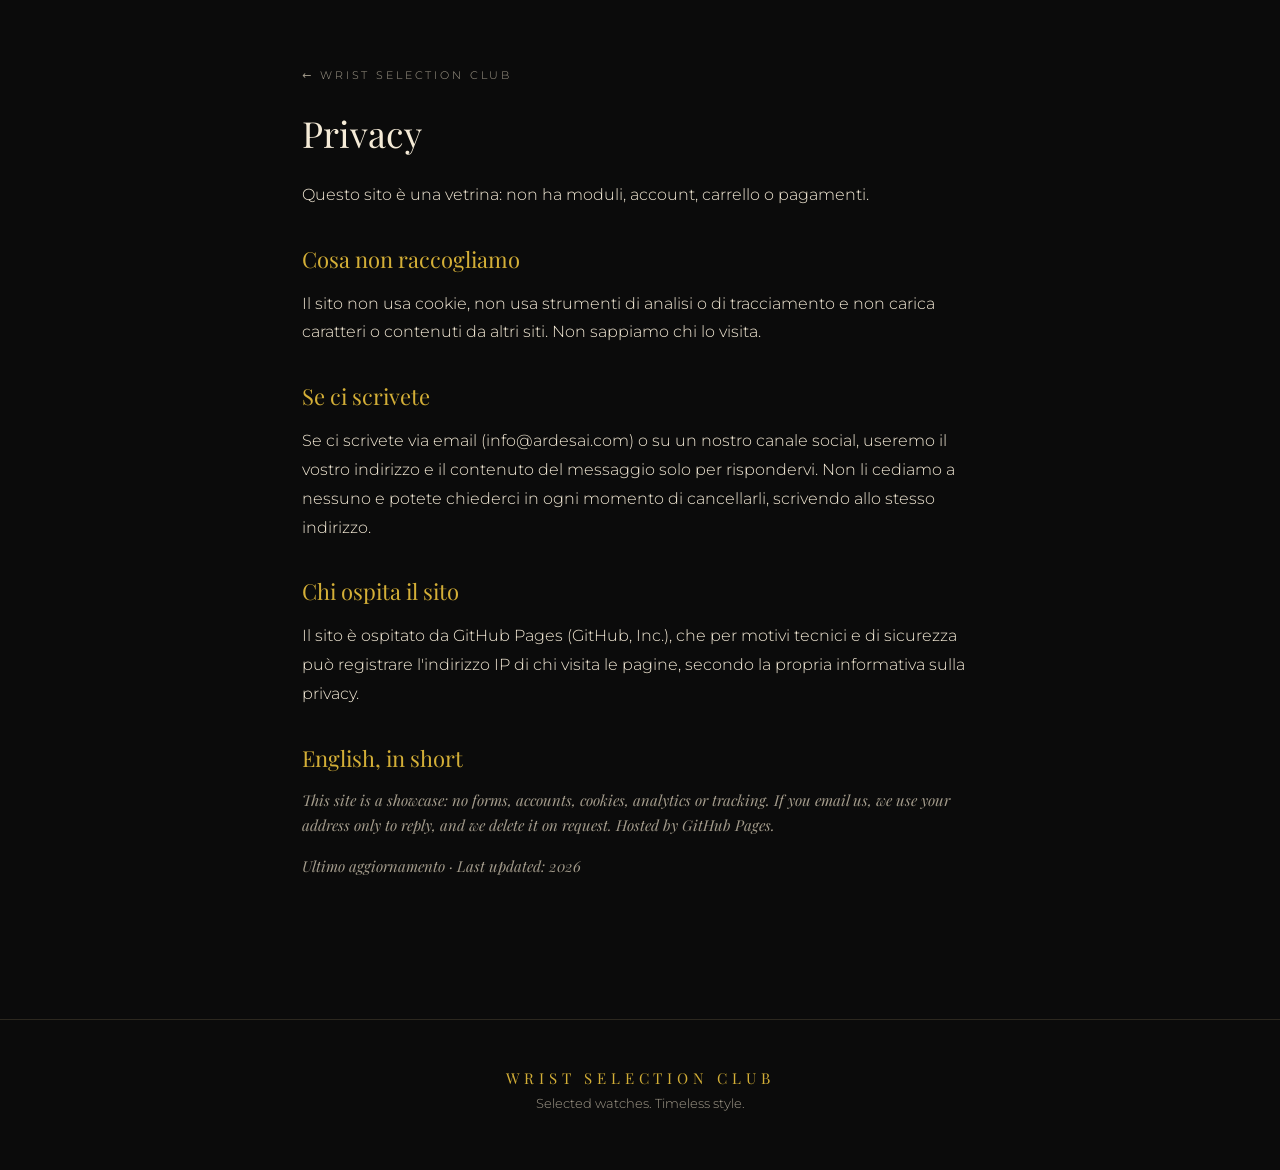
==== privacy.html @ 978126f0 "Add files via upload prima versione sito" ====
<!doctype html>
<html lang="it">
<head>
  <meta charset="utf-8">
  <meta name="viewport" content="width=device-width, initial-scale=1">
  <title>Privacy — Wrist Selection Club</title>
  <link rel="icon" href="icona.svg" type="image/svg+xml">
  <link rel="stylesheet" href="stile.css">
</head>
<body>
  <main class="pagina">
    <a class="torna" href="index.html">← Wrist Selection Club</a>
    <h1>Privacy</h1>
    <p>Questo sito è una vetrina: non ha moduli, account, carrello o pagamenti.</p>

    <h2>Cosa non raccogliamo</h2>
    <p>Il sito non usa cookie, non usa strumenti di analisi o di tracciamento e non carica caratteri o
      contenuti da altri siti. Non sappiamo chi lo visita.</p>

    <h2>Se ci scrivete</h2>
    <p>Se ci scrivete via email (info@ardesai.com) o su un nostro canale social, useremo il vostro indirizzo e
      il contenuto del messaggio solo per rispondervi. Non li cediamo a nessuno e potete chiederci in ogni
      momento di cancellarli, scrivendo allo stesso indirizzo.</p>

    <h2>Chi ospita il sito</h2>
    <p>Il sito è ospitato da GitHub Pages (GitHub, Inc.), che per motivi tecnici e di sicurezza può registrare
      l'indirizzo IP di chi visita le pagine, secondo la propria informativa sulla privacy.</p>

    <h2>English, in short</h2>
    <p class="inglese">This site is a showcase: no forms, accounts, cookies, analytics or tracking. If you email us,
      we use your address only to reply, and we delete it on request. Hosted by GitHub Pages.</p>

    <p class="inglese">Ultimo aggiornamento · Last updated: 2026</p>
  </main>
  <footer>
    <p class="firma">WRIST SELECTION CLUB</p>
    <p>Selected watches. Timeless style.</p>
  </footer>
</body>
</html>
---- stile.css ----
/* Wrist Selection Club — identità della tavola del marchio:
   Nero Profondo #0B0B0B, Oro Champagne #D4AF37, Avorio #F5EBD7; Playfair Display e Montserrat.
   I font stanno nel sito (cartella caratteri, licenza OFL): nessun collegamento esterno né tracciamento. */

@font-face { font-family: "Playfair Display"; font-style: normal; font-weight: 400 700; font-display: swap;
  src: url("caratteri/playfair.woff2") format("woff2"); }
@font-face { font-family: "Playfair Display"; font-style: italic; font-weight: 400 700; font-display: swap;
  src: url("caratteri/playfair-corsivo.woff2") format("woff2"); }
@font-face { font-family: "Montserrat"; font-style: normal; font-weight: 300 600; font-display: swap;
  src: url("caratteri/montserrat.woff2") format("woff2"); }

:root {
  --nero: #0b0b0b;
  --carbone: #131312;
  --linea: #2c281f;
  --oro: #d4af37;
  --oro-chiaro: #f3dc9a;
  --oro-scuro: #9c7a2b;
  --avorio: #f5ebd7;
  --tenue: #a49c8c;
  --serif: "Playfair Display", Didot, "Bodoni 72", Georgia, serif;
  --sans: Montserrat, "Helvetica Neue", "Segoe UI", system-ui, sans-serif;
  --gradiente: linear-gradient(135deg, var(--oro-chiaro) 0%, var(--oro) 45%, var(--oro-scuro) 100%);
}
* { box-sizing: border-box; }
html { scroll-behavior: smooth; }
body {
  margin: 0;
  background: var(--nero);
  color: var(--avorio);
  font: 300 16px/1.8 var(--sans);
  -webkit-font-smoothing: antialiased;
}
a { color: var(--oro); }
img { max-width: 100%; display: block; }
.oro-testo { background: var(--gradiente); -webkit-background-clip: text; background-clip: text; color: transparent; }

/* --- Apertura --- */
.apertura {
  min-height: 100svh;
  display: flex;
  flex-direction: column;
  align-items: center;
  justify-content: center;
  position: relative;
  padding: 90px 20px 70px;
  background:
    radial-gradient(ellipse at 50% 42%, rgba(212, 175, 55, 0.12), transparent 58%),
    radial-gradient(ellipse at 85% 100%, rgba(212, 175, 55, 0.07), transparent 50%),
    var(--nero);
  text-align: center;
}
.menu {
  position: absolute;
  top: 24px;
  left: 0;
  right: 0;
  display: flex;
  justify-content: center;
  flex-wrap: wrap;
  gap: 8px clamp(16px, 4.5vw, 44px);
  padding: 0 12px;
  font-size: 11px;
  font-weight: 400;
  letter-spacing: 0.3em;
  text-transform: uppercase;
}
.menu a { color: var(--tenue); text-decoration: none; transition: color 0.3s; }
.menu a:hover, .menu a:focus-visible { color: var(--oro); }
.marchio { animation: emerge 1.8s ease-out both; }
.corona { width: clamp(92px, 16vw, 150px); height: clamp(48px, 8.3vw, 78px); display: block; margin: 0 auto 6px; }
.marchio h1 { margin: 0; font-weight: 400; }
.wrist {
  display: block;
  font: 400 clamp(58px, 15vw, 150px)/1 var(--serif);
  letter-spacing: 0.06em;
  margin-right: -0.06em;  /* compensa la spaziatura dopo l'ultima lettera, così resta al centro */
  background: var(--gradiente);
  -webkit-background-clip: text;
  background-clip: text;
  color: transparent;
}
.riga-club {
  display: flex;
  align-items: center;
  justify-content: center;
  gap: clamp(10px, 2.4vw, 22px);
  margin-top: clamp(10px, 2vw, 18px);
  font: 400 clamp(14px, 3.4vw, 30px)/1 var(--serif);
  letter-spacing: clamp(0.18em, 1.4vw, 0.36em);
  color: var(--oro);
}
.trattino { width: clamp(28px, 6vw, 62px); height: 1px; background: var(--oro); }
.motto {
  margin: clamp(22px, 4vw, 34px) 0 0;
  font: italic 400 clamp(15px, 2.6vw, 24px) var(--serif);
  letter-spacing: 0.16em;
  color: var(--avorio);
}
.scendi {
  position: absolute;
  bottom: 26px;
  color: var(--tenue);
  text-decoration: none;
  font-size: 20px;
  animation: respira 2.8s ease-in-out infinite;
}
@keyframes emerge { from { opacity: 0; transform: translateY(12px); } to { opacity: 1; transform: none; } }
@keyframes respira { 50% { transform: translateY(6px); opacity: 0.6; } }

/* --- Sezioni --- */
.sezione { max-width: 1120px; margin: 0 auto; padding: clamp(76px, 12vw, 136px) 22px 0; }
.sezione.stretta { max-width: 760px; text-align: center; }
.occhiello {
  margin: 0 0 14px;
  font-size: 11px;
  font-weight: 400;
  letter-spacing: 0.36em;
  text-transform: uppercase;
  color: var(--oro);
}
.sezione h2 {
  margin: 0 0 26px;
  font: 400 clamp(28px, 4.6vw, 44px)/1.2 var(--serif);
  color: var(--avorio);
}
#selezione h2, #selezione .occhiello { text-align: center; }
.sezione p { margin: 0 0 14px; }
.inglese { color: var(--tenue); font: italic 400 15px/1.7 var(--serif); }

/* --- La vetrina --- */
/* Le schede restano al centro anche quando gli orologi sono pochi. */
.vetrina { display: grid; grid-template-columns: repeat(auto-fit, minmax(280px, 340px)); justify-content: center; gap: 28px; margin-top: 10px; }
.pezzo { background: var(--carbone); border: 1px solid var(--linea); display: flex; flex-direction: column; transition: border-color 0.4s; }
.pezzo:hover { border-color: rgba(212, 175, 55, 0.5); }
.pezzo figure { margin: 0; aspect-ratio: 4 / 5; background: #000; overflow: hidden; }
.pezzo .foto-grande { width: 100%; height: 100%; object-fit: cover; transition: transform 1.2s ease; }
.pezzo:hover .foto-grande { transform: scale(1.03); }
.miniature { display: flex; gap: 6px; padding: 8px 12px 0; }
.miniature button { padding: 0; border: 1px solid var(--linea); background: none; width: 46px; height: 46px; cursor: pointer; }
.miniature img { width: 100%; height: 100%; object-fit: cover; }
.pezzo .info { padding: 20px 22px 24px; display: flex; flex-direction: column; flex: 1; }
.pezzo .marca { margin: 0; font-size: 11px; font-weight: 500; letter-spacing: 0.34em; text-transform: uppercase; color: var(--oro); }
.pezzo h3 { margin: 6px 0 8px; font: 400 25px/1.25 var(--serif); color: var(--avorio); }
.pezzo .dati { margin: 0; font-size: 13px; color: var(--tenue); }
.pezzo .descrizione { margin: 14px 0 0; font-size: 14px; white-space: pre-line; }
.pezzo .piede { margin-top: auto; padding-top: 18px; display: flex; align-items: center; justify-content: space-between; gap: 12px; flex-wrap: wrap; }
.pezzo .stato { font-size: 11px; letter-spacing: 0.2em; text-transform: uppercase; color: var(--tenue); }
.pezzo .stato.disponibile { color: var(--oro); }
.vetrina-vuota { grid-column: 1 / -1; text-align: center; color: var(--tenue); padding: 44px 0; border-top: 1px solid var(--linea); border-bottom: 1px solid var(--linea); }
.vetrina-vuota p:first-child { font: italic 22px var(--serif); color: var(--avorio); }

/* --- Le rubriche (come le icone in evidenza di Instagram) --- */
.rubriche { display: grid; grid-template-columns: repeat(4, 1fr); gap: 22px; }
.rubrica .cerchio {
  width: 92px; height: 92px; margin: 0 auto 14px; border-radius: 50%;
  border: 1.5px solid var(--oro); display: flex; align-items: center; justify-content: center;
  box-shadow: inset 0 0 0 4px var(--nero), inset 0 0 0 5px rgba(212, 175, 55, 0.25);
}
.rubrica svg { width: 44px; height: 44px; }
.rubrica h3 { margin: 0 0 6px; font-size: 12px; font-weight: 500; letter-spacing: 0.22em; text-transform: uppercase; color: var(--avorio); }
.rubrica p { font-size: 14px; margin: 0 0 4px; }
.rubrica .inglese { font-size: 13px; }

/* --- Principi, dichiarazione e contatti --- */
.tre { display: grid; grid-template-columns: repeat(3, 1fr); gap: 34px; text-align: left; }
.tre h3 { margin: 0 0 10px; font: 400 22px var(--serif); color: var(--avorio); }
.tre > div { border-top: 1px solid var(--oro); padding-top: 18px; }
.tre p { font-size: 14px; }
.dichiarazione { max-width: 1120px; margin: clamp(80px, 12vw, 130px) auto 0; padding: 0 22px; text-align: right; }
.dichiarazione p { margin: 0; font-size: clamp(12px, 1.6vw, 15px); letter-spacing: 0.4em; text-transform: uppercase; color: var(--avorio); line-height: 2.1; }
.dichiarazione .filetto { display: inline-block; width: 80px; height: 1px; background: var(--oro); margin-top: 14px; }
.bottone {
  display: inline-block;
  margin-top: 14px;
  padding: 13px 30px;
  border: 1px solid var(--oro);
  color: var(--oro);
  text-decoration: none;
  font-size: 12px;
  font-weight: 500;
  letter-spacing: 0.24em;
  text-transform: uppercase;
  transition: background 0.3s, color 0.3s;
}
.bottone:hover, .bottone:focus-visible { background: var(--oro); color: var(--nero); }
.bottone.piccolo { padding: 9px 16px; font-size: 10px; margin: 0; }
.social { display: flex; justify-content: center; gap: 22px; margin-top: 26px; font-size: 12px; letter-spacing: 0.22em; text-transform: uppercase; }
.social a { color: var(--tenue); text-decoration: none; }
.social a:hover { color: var(--oro); }

/* --- Piè di pagina e pagine semplici --- */
footer { margin-top: clamp(80px, 12vw, 140px); padding: 44px 22px 50px; border-top: 1px solid var(--linea); text-align: center; color: var(--tenue); font-size: 13px; }
footer p { margin: 4px 0; }
footer .monogramma { margin: 0 auto 14px; border-radius: 12px; }
footer .firma { font: 400 15px var(--serif); letter-spacing: 0.32em; color: var(--oro); }
footer .motto-piccolo { font: italic 14px var(--serif); color: var(--avorio); }
footer .piccolo { margin-top: 16px; font-size: 11px; }
footer a { color: var(--tenue); }
.pagina { max-width: 720px; margin: 0 auto; padding: 60px 22px 0; }
.pagina h1 { font: 400 36px var(--serif); color: var(--avorio); margin: 20px 0 24px; }
.pagina h2 { font: 400 22px var(--serif); color: var(--oro); margin: 34px 0 10px; }
.pagina .torna { font-size: 11px; letter-spacing: 0.26em; text-transform: uppercase; color: var(--tenue); text-decoration: none; }

@media (max-width: 760px) {
  .rubriche { grid-template-columns: repeat(2, 1fr); gap: 30px 16px; }
  .tre { grid-template-columns: 1fr; gap: 26px; }
  .vetrina { grid-template-columns: minmax(0, 1fr); }
  .menu { font-size: 10px; letter-spacing: 0.2em; }
  .dichiarazione { text-align: center; }
}
@media (prefers-reduced-motion: reduce) {
  * { animation: none !important; transition: none !important; }
  html { scroll-behavior: auto; }
}
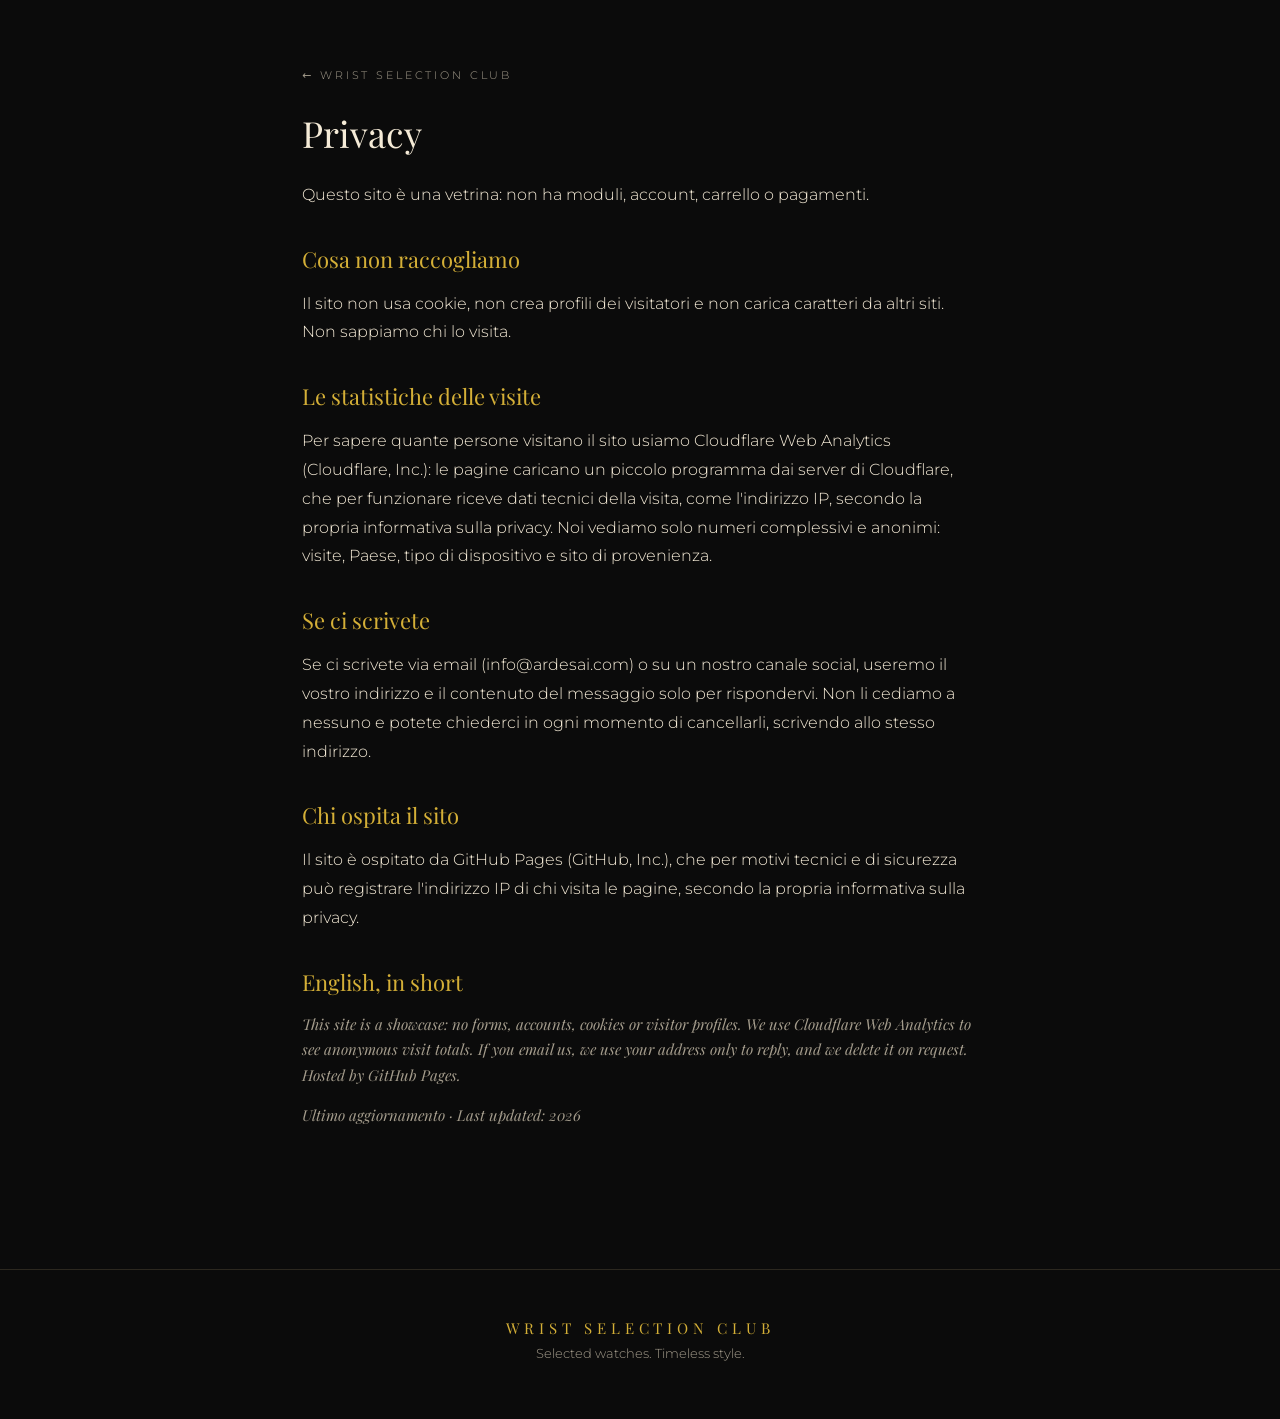
==== commit 3628c753: "Vetrina aggiornata da Ardes (06/11/2026)" ====
--- a/privacy.html
+++ b/privacy.html
@@ -14,8 +14,14 @@
     <p>Questo sito è una vetrina: non ha moduli, account, carrello o pagamenti.</p>
 
     <h2>Cosa non raccogliamo</h2>
-    <p>Il sito non usa cookie, non usa strumenti di analisi o di tracciamento e non carica caratteri o
-      contenuti da altri siti. Non sappiamo chi lo visita.</p>
+    <p>Il sito non usa cookie, non crea profili dei visitatori e non carica caratteri da altri siti. Non sappiamo
+      chi lo visita.</p>
+
+    <h2>Le statistiche delle visite</h2>
+    <p>Per sapere quante persone visitano il sito usiamo Cloudflare Web Analytics (Cloudflare, Inc.): le pagine
+      caricano un piccolo programma dai server di Cloudflare, che per funzionare riceve dati tecnici della visita,
+      come l'indirizzo IP, secondo la propria informativa sulla privacy. Noi vediamo solo numeri complessivi e
+      anonimi: visite, Paese, tipo di dispositivo e sito di provenienza.</p>
 
     <h2>Se ci scrivete</h2>
     <p>Se ci scrivete via email (info@ardesai.com) o su un nostro canale social, useremo il vostro indirizzo e
@@ -27,8 +33,9 @@
       l'indirizzo IP di chi visita le pagine, secondo la propria informativa sulla privacy.</p>
 
     <h2>English, in short</h2>
-    <p class="inglese">This site is a showcase: no forms, accounts, cookies, analytics or tracking. If you email us,
-      we use your address only to reply, and we delete it on request. Hosted by GitHub Pages.</p>
+    <p class="inglese">This site is a showcase: no forms, accounts, cookies or visitor profiles. We use Cloudflare Web
+      Analytics to see anonymous visit totals. If you email us, we use your address only to reply, and we delete it on
+      request. Hosted by GitHub Pages.</p>
 
     <p class="inglese">Ultimo aggiornamento · Last updated: 2026</p>
   </main>
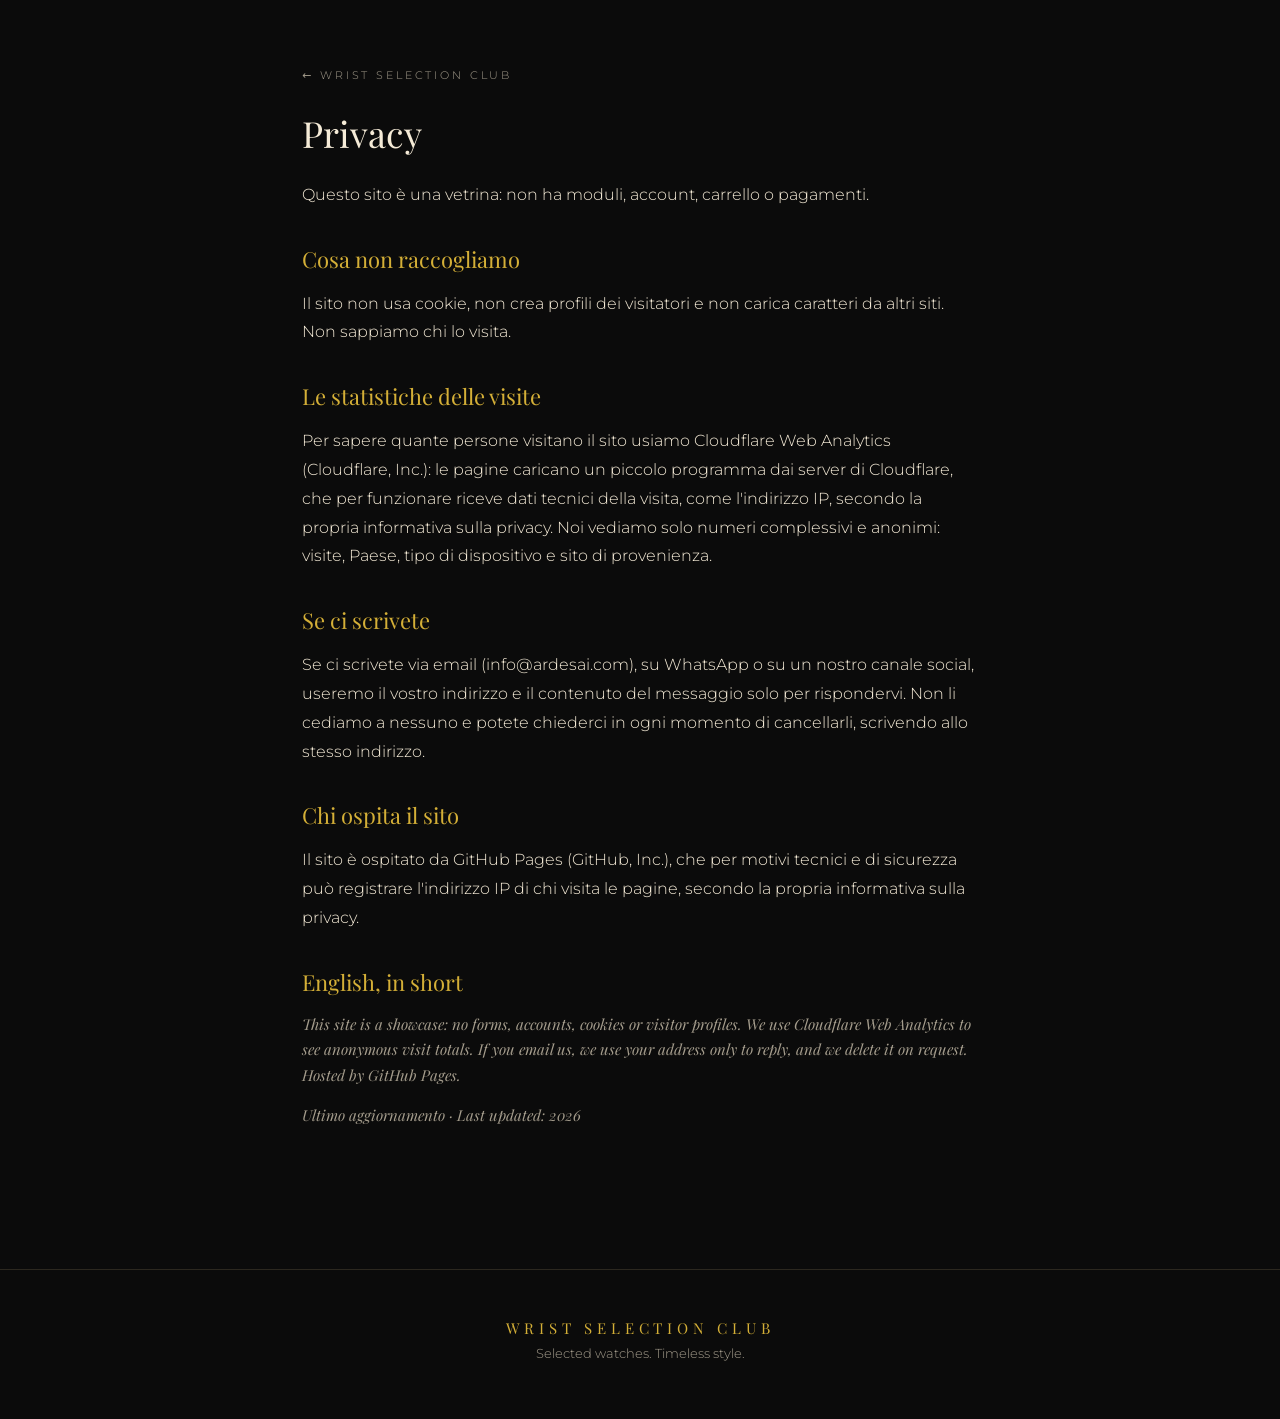
==== commit 4edc90b9: "Vetrina aggiornata da Ardes (09/11/2026)" ====
--- a/privacy.html
+++ b/privacy.html
@@ -24,7 +24,7 @@
       anonimi: visite, Paese, tipo di dispositivo e sito di provenienza.</p>
 
     <h2>Se ci scrivete</h2>
-    <p>Se ci scrivete via email (info@ardesai.com) o su un nostro canale social, useremo il vostro indirizzo e
+    <p>Se ci scrivete via email (info@ardesai.com), su WhatsApp o su un nostro canale social, useremo il vostro indirizzo e
       il contenuto del messaggio solo per rispondervi. Non li cediamo a nessuno e potete chiederci in ogni
       momento di cancellarli, scrivendo allo stesso indirizzo.</p>
 
--- a/stile.css
+++ b/stile.css
@@ -185,9 +185,8 @@
 }
 .bottone:hover, .bottone:focus-visible { background: var(--oro); color: var(--nero); }
 .bottone.piccolo { padding: 9px 16px; font-size: 10px; margin: 0; }
-.social { display: flex; justify-content: center; gap: 22px; margin-top: 26px; font-size: 12px; letter-spacing: 0.22em; text-transform: uppercase; }
-.social a { color: var(--tenue); text-decoration: none; }
-.social a:hover { color: var(--oro); }
+.social { display: flex; justify-content: center; flex-wrap: wrap; gap: 12px; margin-top: 12px; }
+.social .bottone { margin-top: 0; }
 
 /* --- Piè di pagina e pagine semplici --- */
 footer { margin-top: clamp(80px, 12vw, 140px); padding: 44px 22px 50px; border-top: 1px solid var(--linea); text-align: center; color: var(--tenue); font-size: 13px; }
